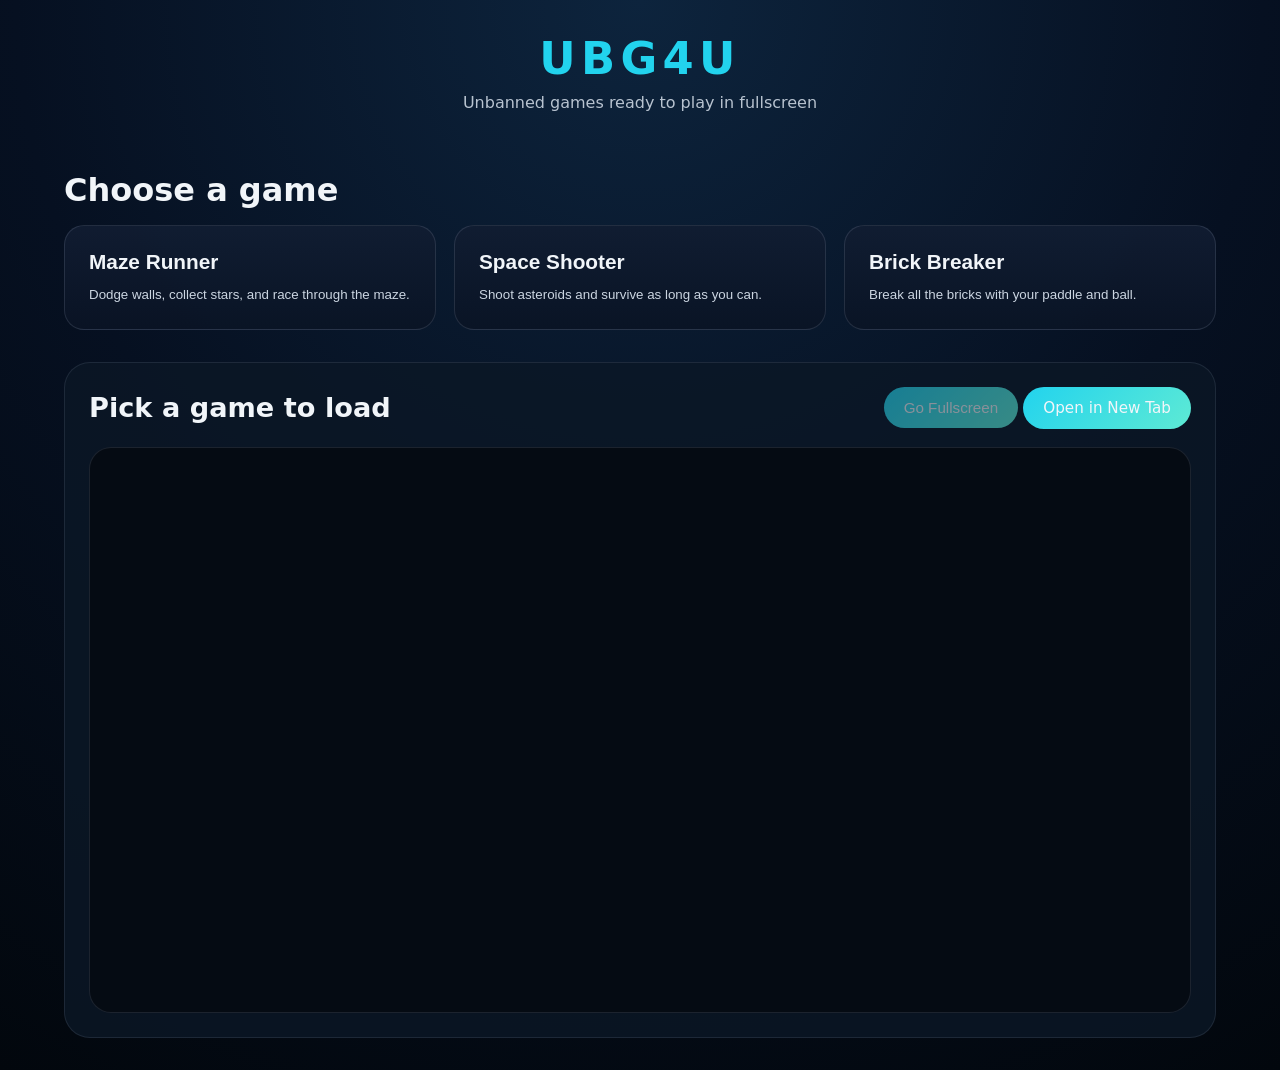
==== index.html @ 1556e33a "first commit" ====
<!DOCTYPE html>
<html lang="en">
  <head>
    <meta charset="UTF-8" />
    <meta name="viewport" content="width=device-width, initial-scale=1.0" />
    <title>UBG4U - Unbanned Games</title>
    <link rel="stylesheet" href="styles.css" />
  </head>
  <body>
    <header class="site-header">
      <div class="brand">
        <span class="brand-logo">UBG4U</span>
        <p class="brand-tag">Unbanned games ready to play in fullscreen</p>
      </div>
    </header>

    <main class="content">
      <section class="games-list">
        <h1>Choose a game</h1>
        <div class="cards">
          <button class="game-card" data-game="games/maze-runner.html">
            <h2>Maze Runner</h2>
            <p>Dodge walls, collect stars, and race through the maze.</p>
          </button>
          <button class="game-card" data-game="games/space-shooter.html">
            <h2>Space Shooter</h2>
            <p>Shoot asteroids and survive as long as you can.</p>
          </button>
          <button class="game-card" data-game="games/brick-breaker.html">
            <h2>Brick Breaker</h2>
            <p>Break all the bricks with your paddle and ball.</p>
          </button>
        </div>
      </section>

      <section class="game-area">
        <div class="game-header">
          <h2 id="selected-game">Pick a game to load</h2>
          <div>
            <button id="fullscreenBtn" class="action-btn" disabled>Go Fullscreen</button>
            <a id="openTabBtn" class="action-link" href="#" target="_blank" rel="noopener noreferrer">Open in New Tab</a>
          </div>
        </div>
        <div class="game-frame" id="gameFrameContainer">
          <iframe id="gameFrame" src="" title="Game frame"></iframe>
        </div>
      </section>
    </main>

    <script src="script.js"></script>
  </body>
</html>
---- styles.css ----
:root {
  --bg: #091620;
  --card: #12263d;
  --card-hover: #1b3660;
  --text: #f1f5f9;
  --accent: #22d3ee;
  --accent-dark: #0c4a6e;
}

* {
  box-sizing: border-box;
}

body {
  margin: 0;
  font-family: Inter, ui-sans-serif, system-ui, sans-serif;
  background: radial-gradient(circle at top, #0d243d 0%, #061021 50%, #02070d 100%);
  color: var(--text);
  min-height: 100vh;
}

.site-header {
  padding: 32px 24px 16px;
  text-align: center;
}

.brand-logo {
  display: inline-block;
  font-size: 2.8rem;
  font-weight: 800;
  letter-spacing: 0.12em;
  color: var(--accent);
}

.brand-tag {
  margin-top: 8px;
  color: #cbd5e1;
  opacity: 0.9;
}

.content {
  display: grid;
  gap: 32px;
  padding: 0 24px 32px;
  max-width: 1200px;
  margin: 0 auto;
}

.games-list h1 {
  margin-bottom: 16px;
  font-size: clamp(2rem, 2.5vw, 2.5rem);
}

.cards {
  display: grid;
  gap: 18px;
  grid-template-columns: repeat(auto-fit, minmax(220px, 1fr));
}

.game-card {
  border: 1px solid rgba(148, 163, 184, 0.18);
  border-radius: 20px;
  padding: 24px;
  background: linear-gradient(180deg, rgba(17, 29, 50, 0.95), rgba(10, 20, 37, 0.95));
  color: var(--text);
  text-align: left;
  cursor: pointer;
  transition: transform 0.2s ease, border-color 0.2s ease, background 0.2s ease;
}

.game-card:hover,
.game-card:focus-visible {
  transform: translateY(-3px);
  border-color: var(--accent);
  background: linear-gradient(180deg, rgba(18, 48, 82, 0.96), rgba(9, 19, 41, 0.96));
}

.game-card h2 {
  margin: 0 0 10px;
  font-size: 1.3rem;
}

.game-card p {
  margin: 0;
  line-height: 1.6;
  color: #cbd5e1;
}

.game-area {
  background: rgba(11, 24, 39, 0.82);
  border: 1px solid rgba(148, 163, 184, 0.14);
  border-radius: 26px;
  padding: 24px;
}

.game-header {
  display: flex;
  flex-wrap: wrap;
  align-items: center;
  justify-content: space-between;
  gap: 16px;
  margin-bottom: 18px;
}

.game-header h2 {
  margin: 0;
  font-size: 1.7rem;
}

.action-btn,
.action-link {
  display: inline-flex;
  align-items: center;
  justify-content: center;
  border: none;
  border-radius: 999px;
  padding: 12px 20px;
  font-size: 0.95rem;
  text-decoration: none;
  color: var(--text);
  background: linear-gradient(135deg, var(--accent), #5eead4);
  cursor: pointer;
  transition: transform 0.2s ease, opacity 0.2s ease;
}

.action-btn:disabled {
  opacity: 0.55;
  cursor: not-allowed;
}

.action-btn:hover:not(:disabled),
.action-link:hover {
  transform: translateY(-2px);
}

.game-frame {
  min-height: 560px;
  overflow: hidden;
  border-radius: 22px;
  border: 1px solid rgba(148, 163, 184, 0.16);
  background: #050b13;
}

.game-frame iframe {
  width: 100%;
  height: 560px;
  border: none;
}

@media (max-width: 720px) {
  .game-frame iframe {
    height: 420px;
  }
}
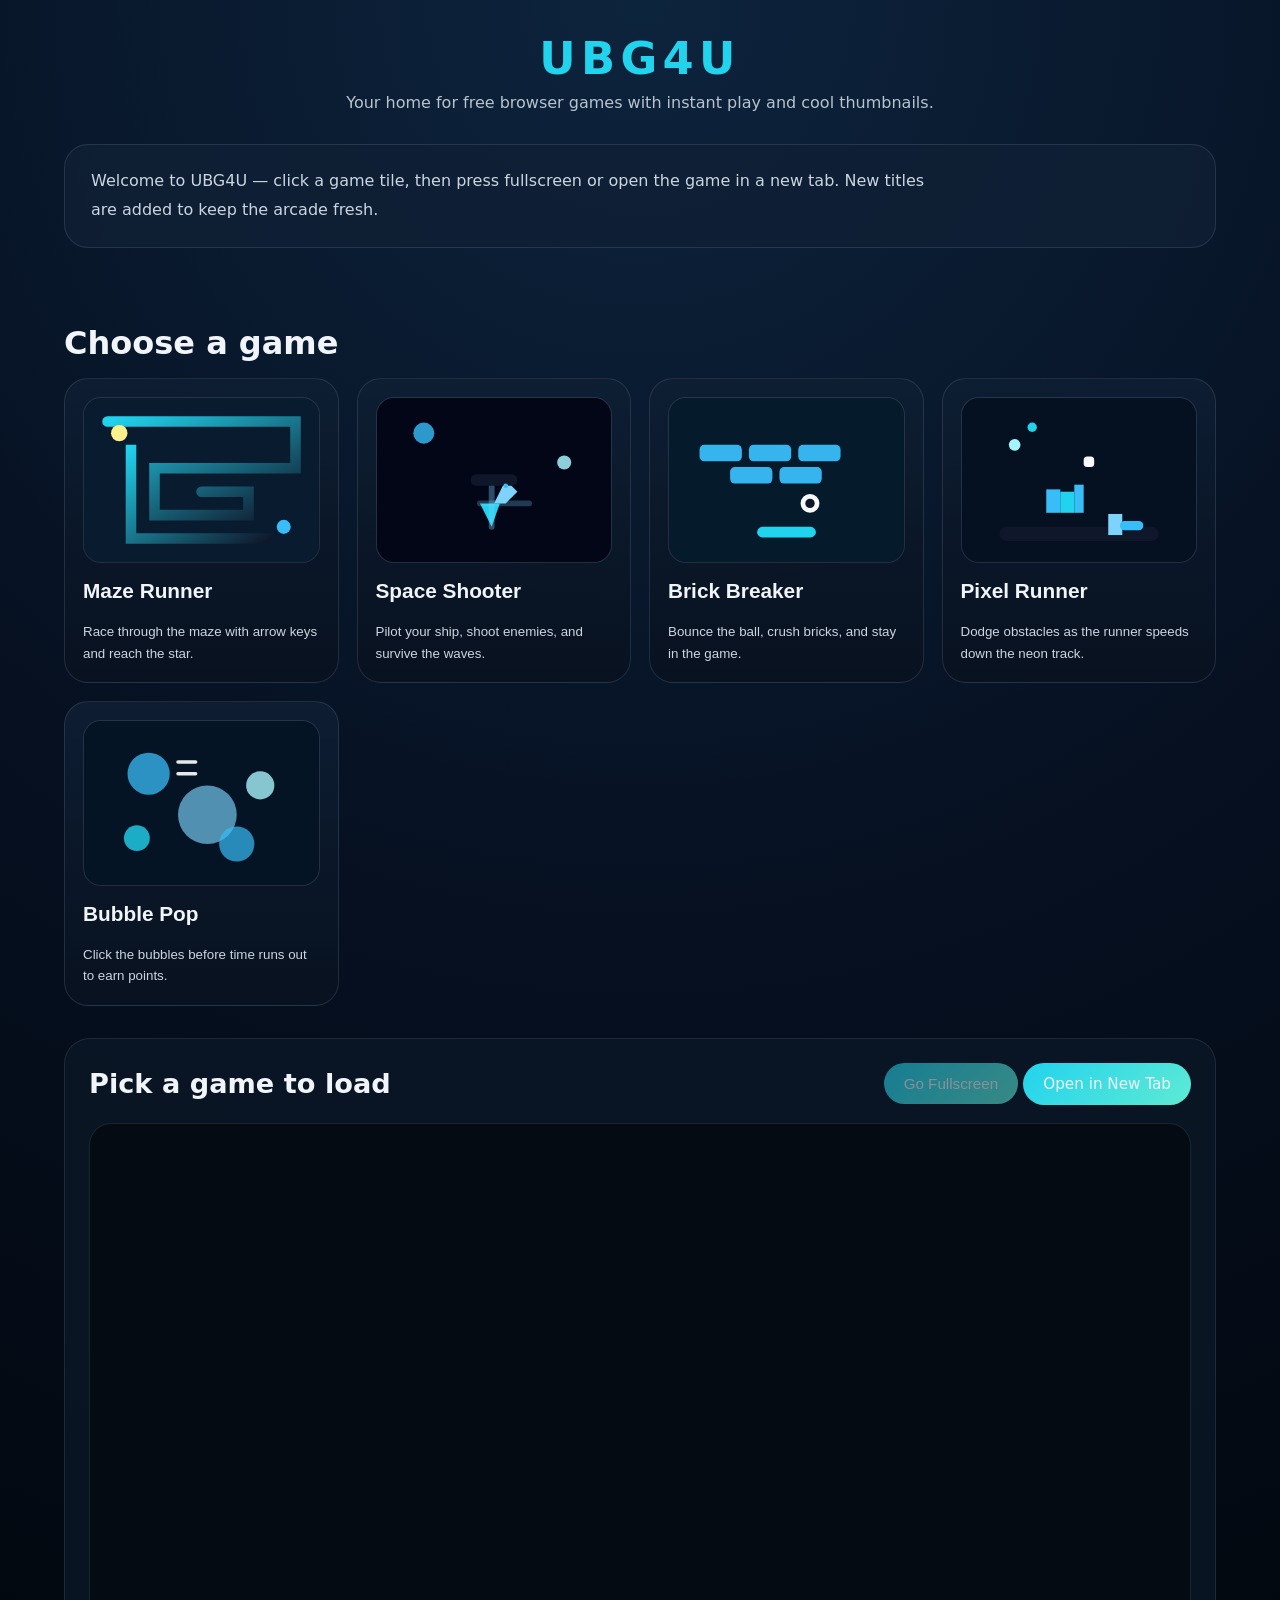
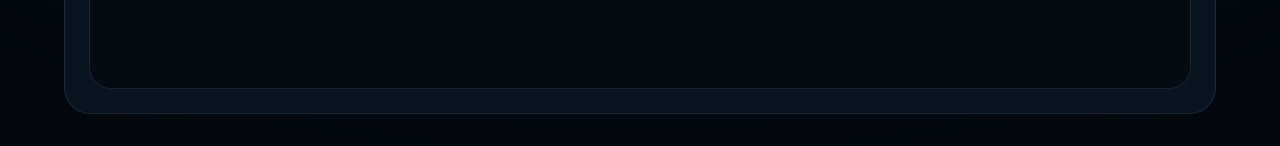
==== commit 87c5f918: "hoytd" ====
--- a/index.html
+++ b/index.html
@@ -10,25 +10,52 @@
     <header class="site-header">
       <div class="brand">
         <span class="brand-logo">UBG4U</span>
-        <p class="brand-tag">Unbanned games ready to play in fullscreen</p>
+        <p class="brand-tag">Your home for free browser games with instant play and cool thumbnails.</p>
       </div>
     </header>
 
     <main class="content">
+      <section class="intro">
+        <p>Welcome to UBG4U — click a game tile, then press fullscreen or open the game in a new tab. New titles are added to keep the arcade fresh.</p>
+      </section>
+
       <section class="games-list">
         <h1>Choose a game</h1>
         <div class="cards">
           <button class="game-card" data-game="games/maze-runner.html">
-            <h2>Maze Runner</h2>
-            <p>Dodge walls, collect stars, and race through the maze.</p>
+            <img class="game-thumb" src="images/maze-runner.svg" alt="Maze Runner thumbnail" />
+            <div class="card-copy">
+              <h2>Maze Runner</h2>
+              <p>Race through the maze with arrow keys and reach the star.</p>
+            </div>
           </button>
           <button class="game-card" data-game="games/space-shooter.html">
-            <h2>Space Shooter</h2>
-            <p>Shoot asteroids and survive as long as you can.</p>
+            <img class="game-thumb" src="images/space-shooter.svg" alt="Space Shooter thumbnail" />
+            <div class="card-copy">
+              <h2>Space Shooter</h2>
+              <p>Pilot your ship, shoot enemies, and survive the waves.</p>
+            </div>
           </button>
           <button class="game-card" data-game="games/brick-breaker.html">
-            <h2>Brick Breaker</h2>
-            <p>Break all the bricks with your paddle and ball.</p>
+            <img class="game-thumb" src="images/brick-breaker.svg" alt="Brick Breaker thumbnail" />
+            <div class="card-copy">
+              <h2>Brick Breaker</h2>
+              <p>Bounce the ball, crush bricks, and stay in the game.</p>
+            </div>
+          </button>
+          <button class="game-card" data-game="games/pixel-runner.html">
+            <img class="game-thumb" src="images/pixel-runner.svg" alt="Pixel Runner thumbnail" />
+            <div class="card-copy">
+              <h2>Pixel Runner</h2>
+              <p>Dodge obstacles as the runner speeds down the neon track.</p>
+            </div>
+          </button>
+          <button class="game-card" data-game="games/bubble-pop.html">
+            <img class="game-thumb" src="images/bubble-pop.svg" alt="Bubble Pop thumbnail" />
+            <div class="card-copy">
+              <h2>Bubble Pop</h2>
+              <p>Click the bubbles before time runs out to earn points.</p>
+            </div>
           </button>
         </div>
       </section>
--- a/styles.css
+++ b/styles.css
@@ -54,18 +54,54 @@
 .cards {
   display: grid;
   gap: 18px;
-  grid-template-columns: repeat(auto-fit, minmax(220px, 1fr));
+  grid-template-columns: repeat(auto-fit, minmax(240px, 1fr));
+}
+
+.intro {
+  background: rgba(17, 32, 54, 0.75);
+  border: 1px solid rgba(148, 163, 184, 0.18);
+  border-radius: 24px;
+  padding: 22px 26px;
+  margin-bottom: 18px;
+  color: #cbd5e1;
+}
+
+.intro p {
+  margin: 0;
+  max-width: 840px;
+  line-height: 1.8;
 }
 
 .game-card {
   border: 1px solid rgba(148, 163, 184, 0.18);
-  border-radius: 20px;
-  padding: 24px;
-  background: linear-gradient(180deg, rgba(17, 29, 50, 0.95), rgba(10, 20, 37, 0.95));
+  border-radius: 24px;
+  padding: 18px;
+  background: linear-gradient(180deg, rgba(14, 30, 51, 0.96), rgba(8, 18, 32, 0.96));
   color: var(--text);
   text-align: left;
   cursor: pointer;
   transition: transform 0.2s ease, border-color 0.2s ease, background 0.2s ease;
+  display: grid;
+  gap: 16px;
+}
+
+.game-card:hover,
+.game-card:focus-visible {
+  transform: translateY(-3px);
+  border-color: var(--accent);
+  background: linear-gradient(180deg, rgba(16, 42, 72, 0.95), rgba(7, 16, 30, 0.95));
+}
+
+.game-thumb {
+  width: 100%;
+  border-radius: 18px;
+  background: rgba(255, 255, 255, 0.04);
+  border: 1px solid rgba(148, 163, 184, 0.12);
+}
+
+.card-copy {
+  display: grid;
+  gap: 8px;
 }
 
 .game-card:hover,
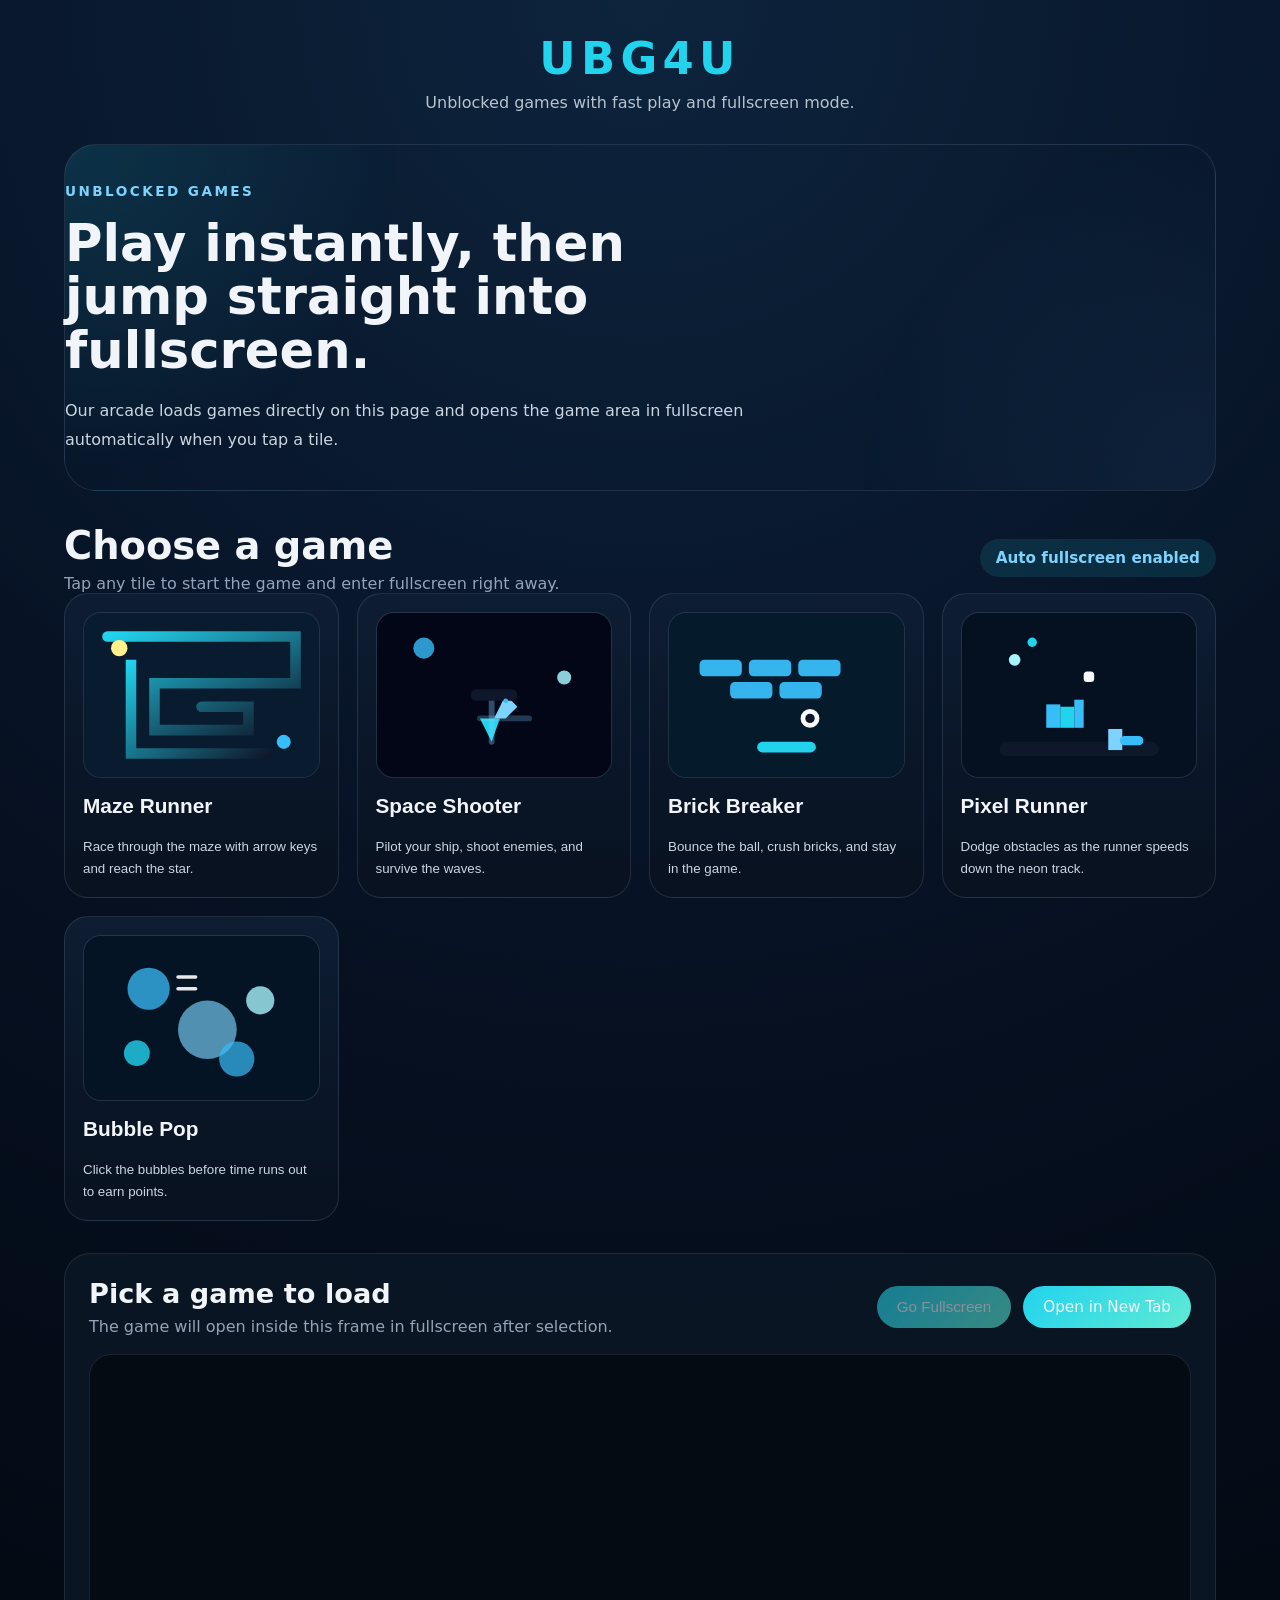
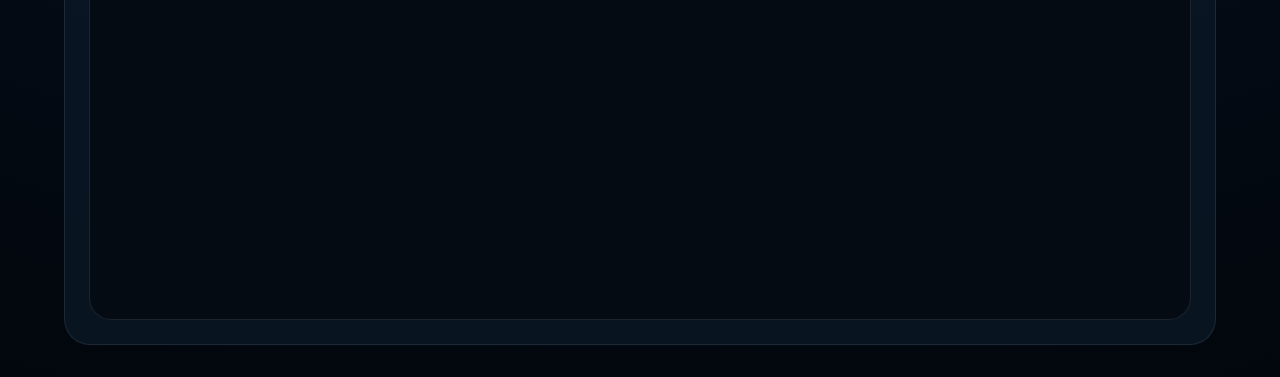
==== commit 4ab84574: "iloveisaac" ====
--- a/index.html
+++ b/index.html
@@ -10,50 +10,60 @@
     <header class="site-header">
       <div class="brand">
         <span class="brand-logo">UBG4U</span>
-        <p class="brand-tag">Your home for free browser games with instant play and cool thumbnails.</p>
+        <p class="brand-tag">Unblocked games with fast play and fullscreen mode.</p>
       </div>
     </header>
 
     <main class="content">
-      <section class="intro">
-        <p>Welcome to UBG4U — click a game tile, then press fullscreen or open the game in a new tab. New titles are added to keep the arcade fresh.</p>
+      <section class="hero">
+        <div class="hero-copy">
+          <span class="eyebrow">UNBLOCKED GAMES</span>
+          <h1>Play instantly, then jump straight into fullscreen.</h1>
+          <p>Our arcade loads games directly on this page and opens the game area in fullscreen automatically when you tap a tile.</p>
+        </div>
       </section>
 
       <section class="games-list">
-        <h1>Choose a game</h1>
+        <div class="games-header">
+          <div>
+            <h2>Choose a game</h2>
+            <p class="section-note">Tap any tile to start the game and enter fullscreen right away.</p>
+          </div>
+          <div class="status-pill">Auto fullscreen enabled</div>
+        </div>
         <div class="cards">
           <button class="game-card" data-game="games/maze-runner.html">
             <img class="game-thumb" src="images/maze-runner.svg" alt="Maze Runner thumbnail" />
             <div class="card-copy">
-              <h2>Maze Runner</h2>
+              <h3>Maze Runner</h3>
               <p>Race through the maze with arrow keys and reach the star.</p>
             </div>
           </button>
           <button class="game-card" data-game="games/space-shooter.html">
             <img class="game-thumb" src="images/space-shooter.svg" alt="Space Shooter thumbnail" />
             <div class="card-copy">
-              <h2>Space Shooter</h2>
+              <h3>Space Shooter</h3>
               <p>Pilot your ship, shoot enemies, and survive the waves.</p>
             </div>
           </button>
           <button class="game-card" data-game="games/brick-breaker.html">
             <img class="game-thumb" src="images/brick-breaker.svg" alt="Brick Breaker thumbnail" />
             <div class="card-copy">
-              <h2>Brick Breaker</h2>
+              <h3>Brick Breaker</h3>
               <p>Bounce the ball, crush bricks, and stay in the game.</p>
             </div>
           </button>
           <button class="game-card" data-game="games/pixel-runner.html">
             <img class="game-thumb" src="images/pixel-runner.svg" alt="Pixel Runner thumbnail" />
             <div class="card-copy">
-              <h2>Pixel Runner</h2>
+              <h3>Pixel Runner</h3>
               <p>Dodge obstacles as the runner speeds down the neon track.</p>
             </div>
           </button>
           <button class="game-card" data-game="games/bubble-pop.html">
             <img class="game-thumb" src="images/bubble-pop.svg" alt="Bubble Pop thumbnail" />
             <div class="card-copy">
-              <h2>Bubble Pop</h2>
+              <h3>Bubble Pop</h3>
               <p>Click the bubbles before time runs out to earn points.</p>
             </div>
           </button>
@@ -62,14 +72,17 @@
 
       <section class="game-area">
         <div class="game-header">
-          <h2 id="selected-game">Pick a game to load</h2>
           <div>
+            <h2 id="selected-game">Pick a game to load</h2>
+            <p class="game-subtitle">The game will open inside this frame in fullscreen after selection.</p>
+          </div>
+          <div class="action-group">
             <button id="fullscreenBtn" class="action-btn" disabled>Go Fullscreen</button>
             <a id="openTabBtn" class="action-link" href="#" target="_blank" rel="noopener noreferrer">Open in New Tab</a>
           </div>
         </div>
         <div class="game-frame" id="gameFrameContainer">
-          <iframe id="gameFrame" src="" title="Game frame"></iframe>
+          <iframe id="gameFrame" src="" title="Game preview"></iframe>
         </div>
       </section>
     </main>
--- a/styles.css
+++ b/styles.css
@@ -46,30 +46,76 @@
   margin: 0 auto;
 }
 
-.games-list h1 {
-  margin-bottom: 16px;
-  font-size: clamp(2rem, 2.5vw, 2.5rem);
+.hero {
+  display: grid;
+  gap: 24px;
+  padding: 36px 0;
+  background: radial-gradient(circle at top left, rgba(34, 211, 238, 0.14), transparent 28%),
+    radial-gradient(circle at bottom right, rgba(96, 165, 250, 0.08), transparent 30%);
+  border-radius: 32px;
+  border: 1px solid rgba(148, 163, 184, 0.16);
+}
+
+.hero-copy {
+  max-width: 720px;
+}
+
+.eyebrow {
+  display: inline-flex;
+  align-items: center;
+  gap: 8px;
+  font-size: 0.85rem;
+  font-weight: 700;
+  text-transform: uppercase;
+  letter-spacing: 0.18em;
+  color: #7dd3fc;
+  margin-bottom: 18px;
+}
+
+.hero-copy h1 {
+  margin: 0;
+  font-size: clamp(2.6rem, 4vw, 3.8rem);
+  line-height: 1.04;
+}
+
+.hero-copy p {
+  margin: 20px 0 0;
+  max-width: 680px;
+  color: #cbd5e1;
+  line-height: 1.8;
+}
+
+.games-header {
+  display: flex;
+  flex-wrap: wrap;
+  align-items: center;
+  justify-content: space-between;
+  gap: 16px;
+}
+
+.games-list h2 {
+  margin: 0;
+  font-size: clamp(2rem, 3vw, 2.6rem);
+}
+
+.section-note {
+  margin: 6px 0 0;
+  color: #94a3b8;
+}
+
+.status-pill {
+  padding: 10px 16px;
+  border-radius: 999px;
+  background: rgba(34, 211, 238, 0.12);
+  color: #7dd3fc;
+  font-size: 0.95rem;
+  font-weight: 600;
 }
 
 .cards {
   display: grid;
   gap: 18px;
   grid-template-columns: repeat(auto-fit, minmax(240px, 1fr));
-}
-
-.intro {
-  background: rgba(17, 32, 54, 0.75);
-  border: 1px solid rgba(148, 163, 184, 0.18);
-  border-radius: 24px;
-  padding: 22px 26px;
-  margin-bottom: 18px;
-  color: #cbd5e1;
-}
-
-.intro p {
-  margin: 0;
-  max-width: 840px;
-  line-height: 1.8;
 }
 
 .game-card {
@@ -111,9 +157,15 @@
   background: linear-gradient(180deg, rgba(18, 48, 82, 0.96), rgba(9, 19, 41, 0.96));
 }
 
-.game-card h2 {
+.game-card h3 {
   margin: 0 0 10px;
   font-size: 1.3rem;
+}
+
+.game-card p {
+  margin: 0;
+  line-height: 1.6;
+  color: #cbd5e1;
 }
 
 .game-card p {
@@ -141,6 +193,18 @@
 .game-header h2 {
   margin: 0;
   font-size: 1.7rem;
+}
+
+.game-subtitle {
+  margin: 8px 0 0;
+  color: #94a3b8;
+}
+
+.action-group {
+  display: flex;
+  flex-wrap: wrap;
+  gap: 12px;
+  justify-content: flex-end;
 }
 
 .action-btn,
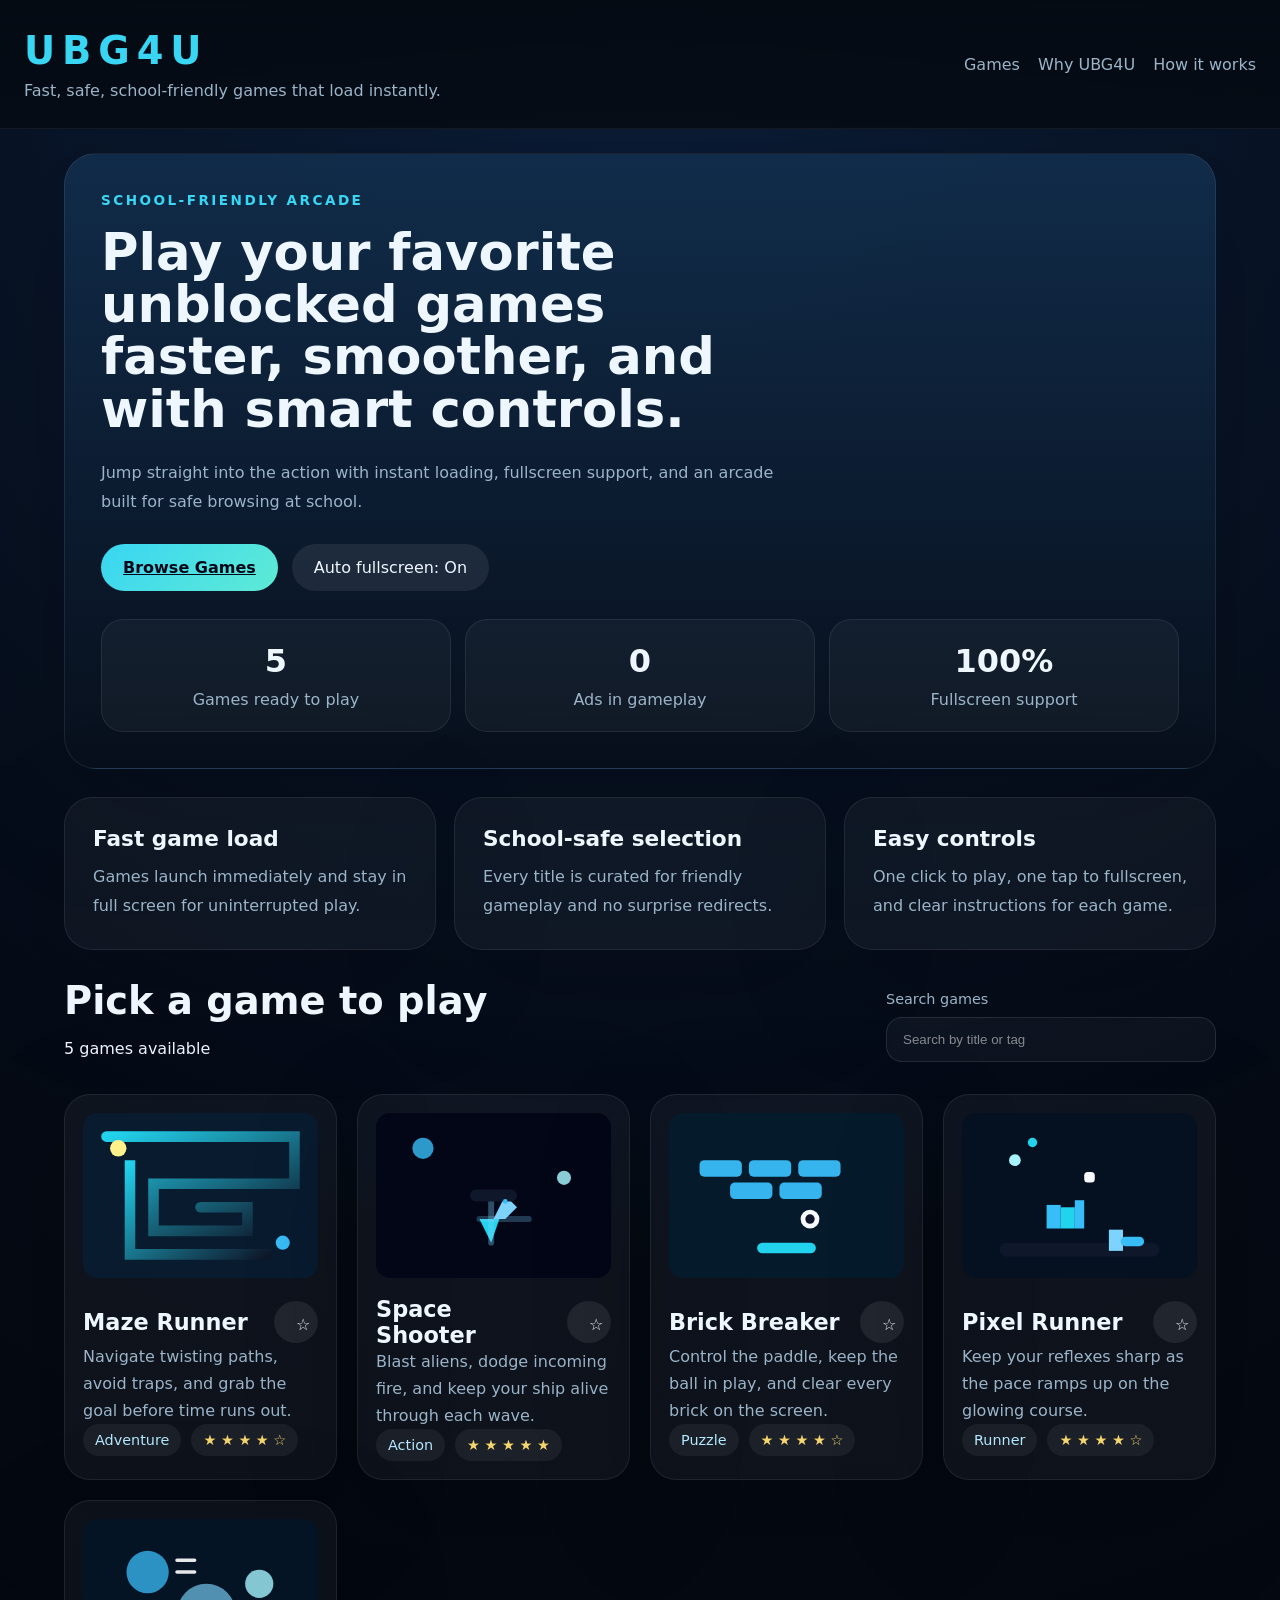
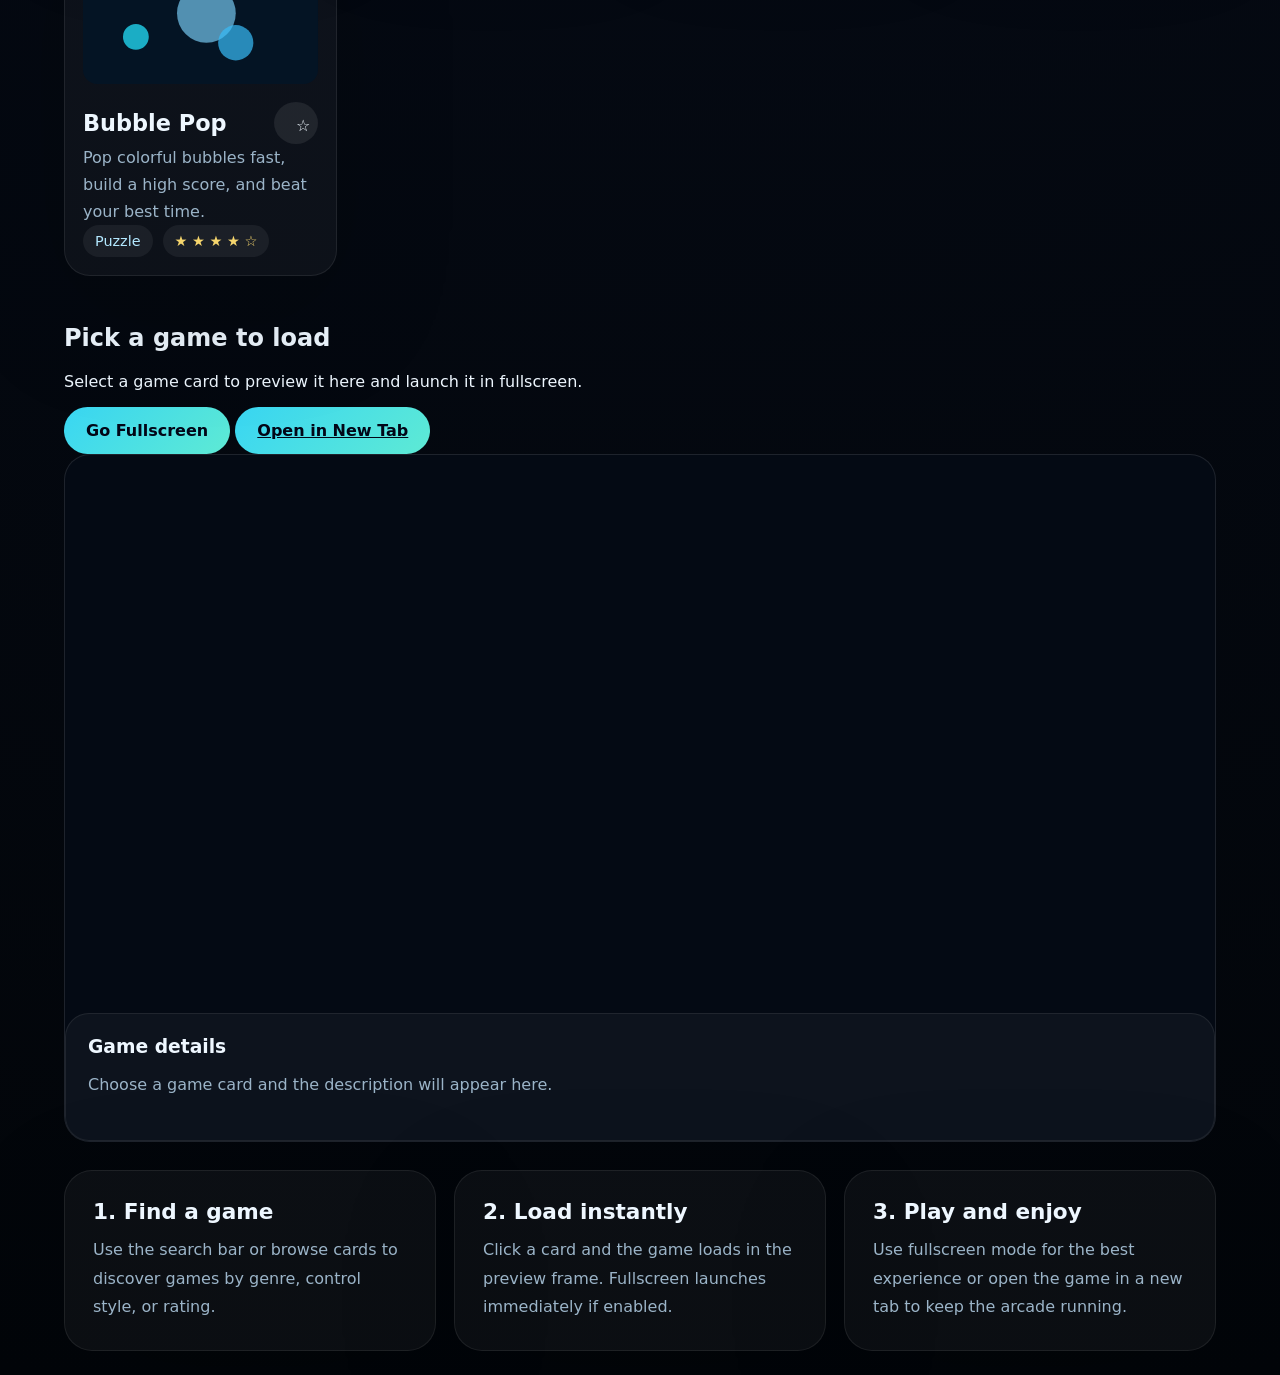
==== commit d5b94497: "ilove67" ====
--- a/index.html
+++ b/index.html
@@ -3,70 +3,151 @@
   <head>
     <meta charset="UTF-8" />
     <meta name="viewport" content="width=device-width, initial-scale=1.0" />
-    <title>UBG4U - Unbanned Games</title>
+    <title>UBG4U Arcade</title>
     <link rel="stylesheet" href="styles.css" />
   </head>
   <body>
     <header class="site-header">
       <div class="brand">
         <span class="brand-logo">UBG4U</span>
-        <p class="brand-tag">Unblocked games with fast play and fullscreen mode.</p>
+        <p class="brand-tag">Fast, safe, school-friendly games that load instantly.</p>
       </div>
+      <nav class="main-nav">
+        <a href="#games">Games</a>
+        <a href="#features">Why UBG4U</a>
+        <a href="#howto">How it works</a>
+      </nav>
     </header>
 
     <main class="content">
       <section class="hero">
         <div class="hero-copy">
-          <span class="eyebrow">UNBLOCKED GAMES</span>
-          <h1>Play instantly, then jump straight into fullscreen.</h1>
-          <p>Our arcade loads games directly on this page and opens the game area in fullscreen automatically when you tap a tile.</p>
+          <span class="eyebrow">SCHOOL-FRIENDLY ARCADE</span>
+          <h1>Play your favorite unblocked games faster, smoother, and with smart controls.</h1>
+          <p>Jump straight into the action with instant loading, fullscreen support, and an arcade built for safe browsing at school.</p>
+          <div class="hero-actions">
+            <a href="#games" class="primary-btn">Browse Games</a>
+            <button id="toggleAutoFullscreen" class="secondary-btn">Auto fullscreen: On</button>
+          </div>
+        </div>
+        <div class="hero-stats">
+          <div class="stat-card">
+            <span class="stat-value">5</span>
+            <p>Games ready to play</p>
+          </div>
+          <div class="stat-card">
+            <span class="stat-value">0</span>
+            <p>Ads in gameplay</p>
+          </div>
+          <div class="stat-card">
+            <span class="stat-value">100%</span>
+            <p>Fullscreen support</p>
+          </div>
         </div>
       </section>
 
-      <section class="games-list">
+      <section class="features" id="features">
+        <div class="feature-card">
+          <h3>Fast game load</h3>
+          <p>Games launch immediately and stay in full screen for uninterrupted play.</p>
+        </div>
+        <div class="feature-card">
+          <h3>School-safe selection</h3>
+          <p>Every title is curated for friendly gameplay and no surprise redirects.</p>
+        </div>
+        <div class="feature-card">
+          <h3>Easy controls</h3>
+          <p>One click to play, one tap to fullscreen, and clear instructions for each game.</p>
+        </div>
+      </section>
+
+      <section class="game-hub" id="games">
         <div class="games-header">
           <div>
-            <h2>Choose a game</h2>
-            <p class="section-note">Tap any tile to start the game and enter fullscreen right away.</p>
+            <h2>Pick a game to play</h2>
+            <p class="section-note" id="gameCount">5 games available</p>
           </div>
-          <div class="status-pill">Auto fullscreen enabled</div>
+          <div class="search-group">
+            <label class="search-label" for="gameSearch">Search games</label>
+            <input id="gameSearch" type="search" placeholder="Search by title or tag" autocomplete="off" />
+          </div>
         </div>
-        <div class="cards">
-          <button class="game-card" data-game="games/maze-runner.html">
+
+        <div class="cards" id="gameCards">
+          <div class="game-card" data-game="games/maze-runner.html" data-title="Maze Runner" data-desc="Race through the maze with arrow keys and reach the star." data-tags="Adventure,Keyboard">
             <img class="game-thumb" src="images/maze-runner.svg" alt="Maze Runner thumbnail" />
             <div class="card-copy">
-              <h3>Maze Runner</h3>
-              <p>Race through the maze with arrow keys and reach the star.</p>
+              <div class="card-title-group">
+                <h3>Maze Runner</h3>
+                <button class="favorite-btn" aria-label="Add Maze Runner to favorites">☆</button>
+              </div>
+              <p>Navigate twisting paths, avoid traps, and grab the goal before time runs out.</p>
+              <div class="card-meta">
+                <span class="tag">Adventure</span>
+                <span class="rating">★ ★ ★ ★ ☆</span>
+              </div>
             </div>
-          </button>
-          <button class="game-card" data-game="games/space-shooter.html">
+          </div>
+
+          <div class="game-card" data-game="games/space-shooter.html" data-title="Space Shooter" data-desc="Pilot your ship, shoot enemies, and survive the waves." data-tags="Action,Mouse">
             <img class="game-thumb" src="images/space-shooter.svg" alt="Space Shooter thumbnail" />
             <div class="card-copy">
-              <h3>Space Shooter</h3>
-              <p>Pilot your ship, shoot enemies, and survive the waves.</p>
+              <div class="card-title-group">
+                <h3>Space Shooter</h3>
+                <button class="favorite-btn" aria-label="Add Space Shooter to favorites">☆</button>
+              </div>
+              <p>Blast aliens, dodge incoming fire, and keep your ship alive through each wave.</p>
+              <div class="card-meta">
+                <span class="tag">Action</span>
+                <span class="rating">★ ★ ★ ★ ★</span>
+              </div>
             </div>
-          </button>
-          <button class="game-card" data-game="games/brick-breaker.html">
+          </div>
+
+          <div class="game-card" data-game="games/brick-breaker.html" data-title="Brick Breaker" data-desc="Bounce the ball, crush bricks, and stay in the game." data-tags="Puzzle,Keyboard">
             <img class="game-thumb" src="images/brick-breaker.svg" alt="Brick Breaker thumbnail" />
             <div class="card-copy">
-              <h3>Brick Breaker</h3>
-              <p>Bounce the ball, crush bricks, and stay in the game.</p>
+              <div class="card-title-group">
+                <h3>Brick Breaker</h3>
+                <button class="favorite-btn" aria-label="Add Brick Breaker to favorites">☆</button>
+              </div>
+              <p>Control the paddle, keep the ball in play, and clear every brick on the screen.</p>
+              <div class="card-meta">
+                <span class="tag">Puzzle</span>
+                <span class="rating">★ ★ ★ ★ ☆</span>
+              </div>
             </div>
-          </button>
-          <button class="game-card" data-game="games/pixel-runner.html">
+          </div>
+
+          <div class="game-card" data-game="games/pixel-runner.html" data-title="Pixel Runner" data-desc="Dodge obstacles as the runner speeds down the neon track." data-tags="Runner,Keyboard">
             <img class="game-thumb" src="images/pixel-runner.svg" alt="Pixel Runner thumbnail" />
             <div class="card-copy">
-              <h3>Pixel Runner</h3>
-              <p>Dodge obstacles as the runner speeds down the neon track.</p>
+              <div class="card-title-group">
+                <h3>Pixel Runner</h3>
+                <button class="favorite-btn" aria-label="Add Pixel Runner to favorites">☆</button>
+              </div>
+              <p>Keep your reflexes sharp as the pace ramps up on the glowing course.</p>
+              <div class="card-meta">
+                <span class="tag">Runner</span>
+                <span class="rating">★ ★ ★ ★ ☆</span>
+              </div>
             </div>
-          </button>
-          <button class="game-card" data-game="games/bubble-pop.html">
+          </div>
+
+          <div class="game-card" data-game="games/bubble-pop.html" data-title="Bubble Pop" data-desc="Click the bubbles before time runs out to earn points." data-tags="Puzzle,Mouse">
             <img class="game-thumb" src="images/bubble-pop.svg" alt="Bubble Pop thumbnail" />
             <div class="card-copy">
-              <h3>Bubble Pop</h3>
-              <p>Click the bubbles before time runs out to earn points.</p>
+              <div class="card-title-group">
+                <h3>Bubble Pop</h3>
+                <button class="favorite-btn" aria-label="Add Bubble Pop to favorites">☆</button>
+              </div>
+              <p>Pop colorful bubbles fast, build a high score, and beat your best time.</p>
+              <div class="card-meta">
+                <span class="tag">Puzzle</span>
+                <span class="rating">★ ★ ★ ★ ☆</span>
+              </div>
             </div>
-          </button>
+          </div>
         </div>
       </section>
 
@@ -74,15 +155,35 @@
         <div class="game-header">
           <div>
             <h2 id="selected-game">Pick a game to load</h2>
-            <p class="game-subtitle">The game will open inside this frame in fullscreen after selection.</p>
+            <p class="game-subtitle">Select a game card to preview it here and launch it in fullscreen.</p>
           </div>
           <div class="action-group">
             <button id="fullscreenBtn" class="action-btn" disabled>Go Fullscreen</button>
             <a id="openTabBtn" class="action-link" href="#" target="_blank" rel="noopener noreferrer">Open in New Tab</a>
           </div>
         </div>
-        <div class="game-frame" id="gameFrameContainer">
+        <div class="game-preview" id="gameFrameContainer">
           <iframe id="gameFrame" src="" title="Game preview"></iframe>
+          <div class="game-details">
+            <h3>Game details</h3>
+            <p id="selected-game-desc">Choose a game card and the description will appear here.</p>
+            <ul class="game-info" id="selected-game-tags"></ul>
+          </div>
+        </div>
+      </section>
+
+      <section class="howto" id="howto">
+        <div class="howto-card">
+          <h3>1. Find a game</h3>
+          <p>Use the search bar or browse cards to discover games by genre, control style, or rating.</p>
+        </div>
+        <div class="howto-card">
+          <h3>2. Load instantly</h3>
+          <p>Click a card and the game loads in the preview frame. Fullscreen launches immediately if enabled.</p>
+        </div>
+        <div class="howto-card">
+          <h3>3. Play and enjoy</h3>
+          <p>Use fullscreen mode for the best experience or open the game in a new tab to keep the arcade running.</p>
         </div>
       </section>
     </main>
--- a/styles.css
+++ b/styles.css
@@ -1,254 +1,455 @@
 :root {
-  --bg: #091620;
-  --card: #12263d;
-  --card-hover: #1b3660;
-  --text: #f1f5f9;
-  --accent: #22d3ee;
-  --accent-dark: #0c4a6e;
+  --bg: #090f1a;
+  --surface: #12263d;
+  --surface-strong: #0e1a2c;
+  --text: #eef7ff;
+  --muted: #9bb4c8;
+  --accent: #39d6f3;
+  --accent-strong: #0b6382;
+  --border: rgba(255, 255, 255, 0.08);
+  --shadow: 0 35px 120px rgba(0, 0, 0, 0.18);
 }
 
 * {
   box-sizing: border-box;
 }
 
+html {
+  scroll-behavior: smooth;
+}
+
 body {
   margin: 0;
+  min-height: 100vh;
   font-family: Inter, ui-sans-serif, system-ui, sans-serif;
-  background: radial-gradient(circle at top, #0d243d 0%, #061021 50%, #02070d 100%);
-  color: var(--text);
-  min-height: 100vh;
+  color: var(--text);
+  background: radial-gradient(circle at top, #0b1d38 0%, #050a14 42%, #020509 100%);
+}
+
+img {
+  display: block;
+  max-width: 100%;
+}
+
+button,
+a {
+  font: inherit;
 }
 
 .site-header {
-  padding: 32px 24px 16px;
-  text-align: center;
+  display: flex;
+  flex-wrap: wrap;
+  justify-content: space-between;
+  align-items: center;
+  gap: 18px;
+  padding: 28px 24px;
+  border-bottom: 1px solid rgba(255, 255, 255, 0.06);
+  background: linear-gradient(180deg, rgba(5, 11, 19, 0.96), rgba(5, 11, 19, 0.88));
+  position: sticky;
+  top: 0;
+  z-index: 1;
 }
 
 .brand-logo {
-  display: inline-block;
-  font-size: 2.8rem;
+  display: inline-flex;
+  align-items: flex-end;
+  font-size: 2.4rem;
+  letter-spacing: 0.18em;
   font-weight: 800;
-  letter-spacing: 0.12em;
   color: var(--accent);
 }
 
 .brand-tag {
-  margin-top: 8px;
-  color: #cbd5e1;
-  opacity: 0.9;
+  margin: 8px 0 0;
+  color: var(--muted);
+  max-width: 420px;
+}
+
+.main-nav {
+  display: flex;
+  flex-wrap: wrap;
+  gap: 18px;
+}
+
+.main-nav a {
+  color: var(--muted);
+  text-decoration: none;
+  transition: color 0.2s ease;
+}
+
+.main-nav a:hover {
+  color: var(--text);
 }
 
 .content {
-  display: grid;
-  gap: 32px;
-  padding: 0 24px 32px;
   max-width: 1200px;
   margin: 0 auto;
+  padding: 24px;
+  display: grid;
+  gap: 28px;
 }
 
 .hero {
   display: grid;
-  gap: 24px;
-  padding: 36px 0;
-  background: radial-gradient(circle at top left, rgba(34, 211, 238, 0.14), transparent 28%),
-    radial-gradient(circle at bottom right, rgba(96, 165, 250, 0.08), transparent 30%);
+  gap: 28px;
+  padding: 36px;
   border-radius: 32px;
-  border: 1px solid rgba(148, 163, 184, 0.16);
+  background: linear-gradient(180deg, rgba(17, 45, 75, 0.96), rgba(8, 16, 28, 0.96));
+  border: 1px solid rgba(255, 255, 255, 0.08);
+  box-shadow: var(--shadow);
 }
 
 .hero-copy {
-  max-width: 720px;
+  max-width: 680px;
 }
 
 .eyebrow {
   display: inline-flex;
   align-items: center;
   gap: 8px;
+  color: var(--accent);
   font-size: 0.85rem;
   font-weight: 700;
+  letter-spacing: 0.18em;
   text-transform: uppercase;
-  letter-spacing: 0.18em;
-  color: #7dd3fc;
   margin-bottom: 18px;
 }
 
 .hero-copy h1 {
   margin: 0;
-  font-size: clamp(2.6rem, 4vw, 3.8rem);
-  line-height: 1.04;
+  font-size: clamp(2.8rem, 4vw, 4.4rem);
+  line-height: 1.02;
 }
 
 .hero-copy p {
-  margin: 20px 0 0;
+  margin: 24px 0 0;
   max-width: 680px;
-  color: #cbd5e1;
+  color: var(--muted);
   line-height: 1.8;
 }
 
+.hero-actions {
+  display: flex;
+  flex-wrap: wrap;
+  gap: 14px;
+  margin-top: 28px;
+}
+
+.primary-btn,
+.secondary-btn,
+.action-btn,
+.action-link,
+.favorite-btn {
+  border: none;
+  border-radius: 999px;
+  padding: 14px 22px;
+  cursor: pointer;
+  transition: transform 0.2s ease, opacity 0.2s ease, background-color 0.2s ease;
+}
+
+.primary-btn,
+.action-btn,
+.action-link {
+  background: linear-gradient(135deg, var(--accent), #5eead4);
+  color: #020617;
+  font-weight: 700;
+}
+
+.secondary-btn {
+  background: rgba(255, 255, 255, 0.08);
+  color: var(--text);
+}
+
+.primary-btn:hover,
+.secondary-btn:hover,
+.action-btn:hover:not(:disabled),
+.action-link:hover,
+.favorite-btn:hover {
+  transform: translateY(-2px);
+}
+
+.hero-stats {
+  display: grid;
+  gap: 14px;
+  grid-template-columns: repeat(auto-fit, minmax(140px, 1fr));
+}
+
+.stat-card {
+  background: rgba(255, 255, 255, 0.04);
+  border: 1px solid rgba(255, 255, 255, 0.08);
+  border-radius: 22px;
+  padding: 22px;
+  text-align: center;
+}
+
+.stat-value {
+  display: block;
+  font-size: 2rem;
+  font-weight: 800;
+  color: var(--text);
+}
+
+.stat-card p {
+  margin: 10px 0 0;
+  color: var(--muted);
+}
+
+.features,
+.howto {
+  display: grid;
+  gap: 18px;
+  grid-template-columns: repeat(auto-fit, minmax(220px, 1fr));
+}
+
+.feature-card,
+.howto-card {
+  background: rgba(255, 255, 255, 0.04);
+  border: 1px solid rgba(255, 255, 255, 0.08);
+  border-radius: 28px;
+  padding: 28px;
+  box-shadow: var(--shadow);
+}
+
+.feature-card h3,
+.howto-card h3 {
+  margin: 0 0 12px;
+  font-size: 1.35rem;
+}
+
+.feature-card p,
+.howto-card p {
+  margin: 0;
+  color: var(--muted);
+  line-height: 1.8;
+}
+
+.game-hub {
+  display: grid;
+  gap: 20px;
+}
+
 .games-header {
   display: flex;
   flex-wrap: wrap;
-  align-items: center;
   justify-content: space-between;
-  gap: 16px;
-}
-
-.games-list h2 {
-  margin: 0;
-  font-size: clamp(2rem, 3vw, 2.6rem);
-}
-
-.section-note {
-  margin: 6px 0 0;
-  color: #94a3b8;
-}
-
-.status-pill {
-  padding: 10px 16px;
-  border-radius: 999px;
-  background: rgba(34, 211, 238, 0.12);
-  color: #7dd3fc;
-  font-size: 0.95rem;
-  font-weight: 600;
+  gap: 18px;
+  align-items: center;
+}
+
+.games-header h2 {
+  margin: 0;
+  font-size: clamp(2rem, 3vw, 2.8rem);
+}
+
+.search-group {
+  display: grid;
+  gap: 10px;
+  width: min(100%, 330px);
+}
+
+.search-label {
+  color: var(--muted);
+  font-size: 0.9rem;
+}
+
+#gameSearch {
+  width: 100%;
+  padding: 14px 16px;
+  border-radius: 16px;
+  border: 1px solid rgba(255, 255, 255, 0.1);
+  background: rgba(255, 255, 255, 0.04);
+  color: var(--text);
+}
+
+#gameSearch::placeholder {
+  color: rgba(255, 255, 255, 0.5);
 }
 
 .cards {
   display: grid;
-  gap: 18px;
-  grid-template-columns: repeat(auto-fit, minmax(240px, 1fr));
+  gap: 20px;
+  grid-template-columns: repeat(auto-fit, minmax(250px, 1fr));
 }
 
 .game-card {
-  border: 1px solid rgba(148, 163, 184, 0.18);
-  border-radius: 24px;
+  position: relative;
+  display: grid;
+  gap: 18px;
   padding: 18px;
-  background: linear-gradient(180deg, rgba(14, 30, 51, 0.96), rgba(8, 18, 32, 0.96));
-  color: var(--text);
-  text-align: left;
+  background: rgba(255, 255, 255, 0.04);
+  border: 1px solid rgba(255, 255, 255, 0.08);
+  border-radius: 26px;
+  box-shadow: var(--shadow);
   cursor: pointer;
-  transition: transform 0.2s ease, border-color 0.2s ease, background 0.2s ease;
-  display: grid;
-  gap: 16px;
+  transition: transform 0.2s ease, border-color 0.2s ease, background-color 0.2s ease;
 }
 
 .game-card:hover,
 .game-card:focus-visible {
   transform: translateY(-3px);
   border-color: var(--accent);
-  background: linear-gradient(180deg, rgba(16, 42, 72, 0.95), rgba(7, 16, 30, 0.95));
-}
-
-.game-thumb {
+  background: rgba(12, 33, 56, 0.98);
+}
+
+.card-title-group {
+  display: flex;
+  align-items: center;
+  justify-content: space-between;
+  gap: 12px;
+}
+
+.game-card h3 {
+  margin: 0;
+  font-size: 1.4rem;
+}
+
+.favorite-btn {
+  background: rgba(255, 255, 255, 0.08);
+  color: var(--text);
+  width: 42px;
+  height: 42px;
+  display: grid;
+  place-items: center;
+  border-radius: 50%;
+  transition: background-color 0.2s ease, transform 0.2s ease;
+}
+
+.favorite-btn.active {
+  color: #ffe48a;
+  background: rgba(255, 228, 138, 0.16);
+}
+
+.favorite-btn:hover {
+  background: rgba(255, 255, 255, 0.14);
+}
+
+.card-copy p {
+  margin: 0;
+  color: var(--muted);
+  line-height: 1.7;
+}
+
+.card-meta {
+  display: flex;
+  flex-wrap: wrap;
+  gap: 10px;
+  align-items: center;
+}
+
+.tag,
+.rating {
+  display: inline-flex;
+  align-items: center;
+  gap: 8px;
+  padding: 8px 12px;
+  border-radius: 999px;
+  color: var(--text);
+  background: rgba(255, 255, 255, 0.06);
+  font-size: 0.9rem;
+}
+
+.tag {
+  color: #b3e8ff;
+}
+
+.rating {
+  color: #f5d56d;
+}
+
+.game-preview {
+  display: grid;
+  gap: 18px;
+}
+
+#gameFrameContainer {
+  border-radius: 26px;
+  overflow: hidden;
+  border: 1px solid rgba(255, 255, 255, 0.1);
+  background: #040a14;
+}
+
+#gameFrame {
   width: 100%;
-  border-radius: 18px;
+  min-height: 540px;
+  border: none;
+}
+
+.game-details {
+  padding: 22px;
+  border-radius: 24px;
   background: rgba(255, 255, 255, 0.04);
-  border: 1px solid rgba(148, 163, 184, 0.12);
-}
-
-.card-copy {
-  display: grid;
+  border: 1px solid rgba(255, 255, 255, 0.08);
+}
+
+.game-details h3 {
+  margin: 0 0 14px;
+}
+
+.game-details p {
+  margin: 0 0 18px;
+  color: var(--muted);
+  line-height: 1.8;
+}
+
+.game-info {
+  list-style: none;
+  margin: 0;
+  padding: 0;
+  display: flex;
+  flex-wrap: wrap;
+  gap: 12px;
+}
+
+.game-info li {
+  display: inline-flex;
+  align-items: center;
   gap: 8px;
-}
-
-.game-card:hover,
-.game-card:focus-visible {
-  transform: translateY(-3px);
-  border-color: var(--accent);
-  background: linear-gradient(180deg, rgba(18, 48, 82, 0.96), rgba(9, 19, 41, 0.96));
-}
-
-.game-card h3 {
-  margin: 0 0 10px;
-  font-size: 1.3rem;
-}
-
-.game-card p {
-  margin: 0;
-  line-height: 1.6;
-  color: #cbd5e1;
-}
-
-.game-card p {
-  margin: 0;
-  line-height: 1.6;
-  color: #cbd5e1;
-}
-
-.game-area {
-  background: rgba(11, 24, 39, 0.82);
-  border: 1px solid rgba(148, 163, 184, 0.14);
-  border-radius: 26px;
-  padding: 24px;
-}
-
-.game-header {
-  display: flex;
-  flex-wrap: wrap;
-  align-items: center;
-  justify-content: space-between;
-  gap: 16px;
-  margin-bottom: 18px;
-}
-
-.game-header h2 {
-  margin: 0;
-  font-size: 1.7rem;
-}
-
-.game-subtitle {
-  margin: 8px 0 0;
-  color: #94a3b8;
-}
-
-.action-group {
-  display: flex;
-  flex-wrap: wrap;
-  gap: 12px;
-  justify-content: flex-end;
-}
-
-.action-btn,
-.action-link {
-  display: inline-flex;
-  align-items: center;
-  justify-content: center;
-  border: none;
+  padding: 10px 14px;
   border-radius: 999px;
-  padding: 12px 20px;
+  background: rgba(255, 255, 255, 0.05);
+  color: var(--text);
   font-size: 0.95rem;
-  text-decoration: none;
-  color: var(--text);
-  background: linear-gradient(135deg, var(--accent), #5eead4);
-  cursor: pointer;
-  transition: transform 0.2s ease, opacity 0.2s ease;
-}
-
-.action-btn:disabled {
-  opacity: 0.55;
-  cursor: not-allowed;
-}
-
-.action-btn:hover:not(:disabled),
-.action-link:hover {
-  transform: translateY(-2px);
-}
-
-.game-frame {
-  min-height: 560px;
-  overflow: hidden;
-  border-radius: 22px;
-  border: 1px solid rgba(148, 163, 184, 0.16);
-  background: #050b13;
-}
-
-.game-frame iframe {
-  width: 100%;
-  height: 560px;
-  border: none;
-}
-
-@media (max-width: 720px) {
-  .game-frame iframe {
-    height: 420px;
-  }
-}
+}
+
+@media (max-width: 840px) {
+  .hero,
+  .game-area,
+  .features,
+  .howto {
+    padding: 24px;
+  }
+
+  .hero {
+    gap: 22px;
+  }
+
+  .hero-copy h1 {
+    font-size: 2.8rem;
+  }
+}
+
+@media (max-width: 680px) {
+  .site-header {
+    justify-content: center;
+    text-align: center;
+  }
+
+  .main-nav {
+    justify-content: center;
+  }
+
+  .games-header,
+  .action-group,
+  .hero-stats {
+    flex-direction: column;
+    align-items: stretch;
+  }
+
+  .game-preview {
+    gap: 14px;
+  }
+
+  #gameFrame {
+    min-height: 420px;
+  }
+}
